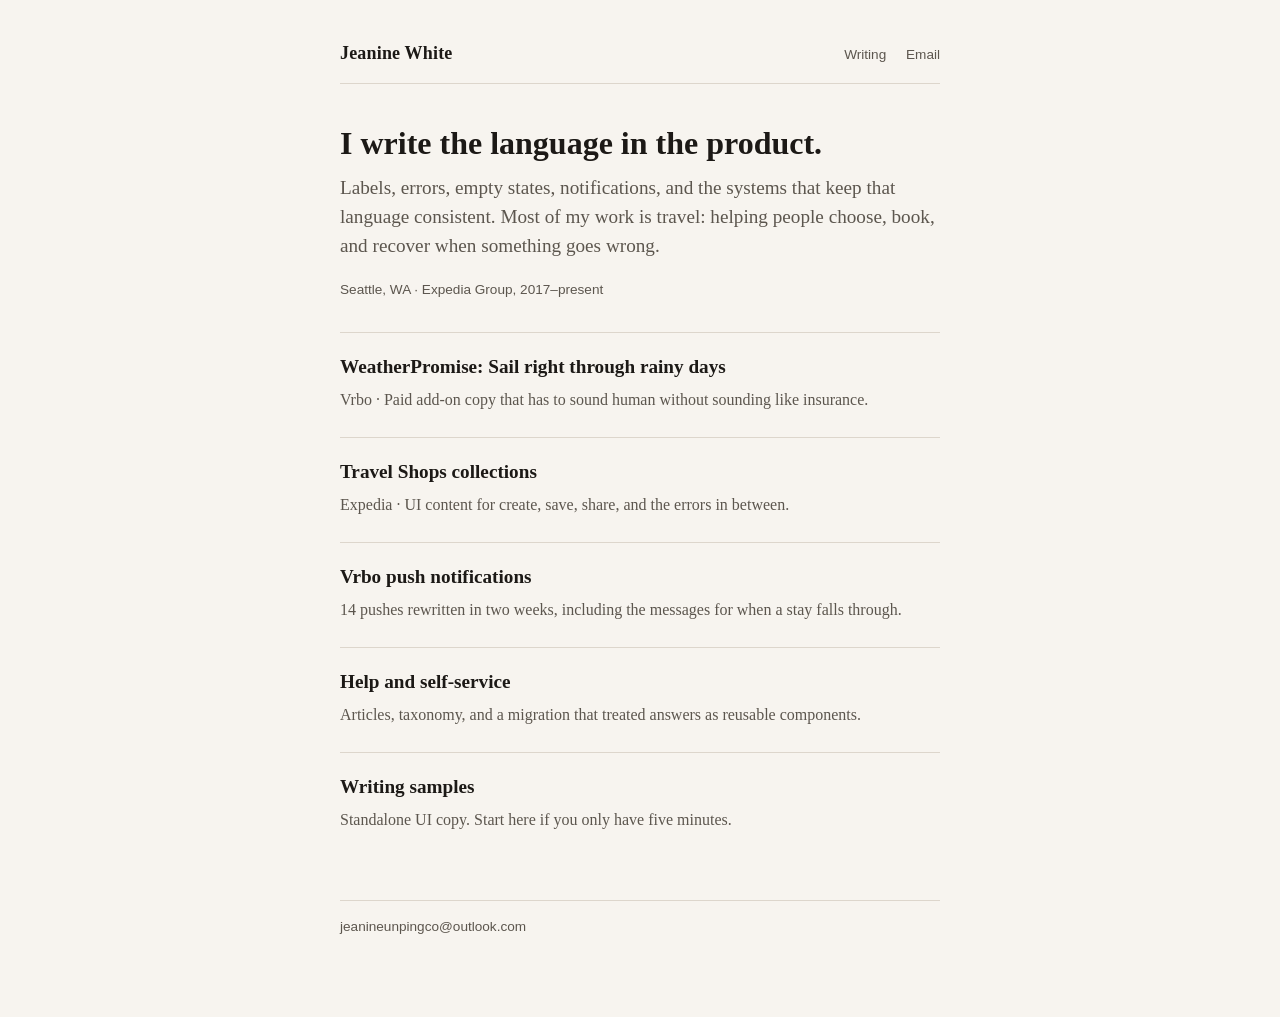
==== index.html @ fbfd4045 "Add files via upload" ====
<!DOCTYPE html>
<html lang="en">
<head>
  <meta charset="utf-8">
  <meta name="viewport" content="width=device-width, initial-scale=1">
  <title>Jeanine White · Content designer</title>
  <link rel="stylesheet" href="styles.css">
</head>
<body>
  <div class="wrap">
    <header>
      <a class="mark" href="index.html">Jeanine White</a>
      <nav>
        <a href="writing.html">Writing</a>
        <a href="mailto:jeanineunpingco@outlook.com">Email</a>
      </nav>
    </header>

    <h1>I write the language in the product.</h1>
    <p class="lede">Labels, errors, empty states, notifications, and the systems that keep that language consistent. Most of my work is travel: helping people choose, book, and recover when something goes wrong.</p>
    <p class="meta">Seattle, WA · Expedia Group, 2017–present</p>

    <ul class="work">
      <li>
        <a class="title" href="work/weatherpromise.html">WeatherPromise: Sail right through rainy days</a>
        <p>Vrbo · Paid add-on copy that has to sound human without sounding like insurance.</p>
      </li>
      <li>
        <a class="title" href="work/travel-shops.html">Travel Shops collections</a>
        <p>Expedia · UI content for create, save, share, and the errors in between.</p>
      </li>
      <li>
        <a class="title" href="work/vrbo-pushes.html">Vrbo push notifications</a>
        <p>14 pushes rewritten in two weeks, including the messages for when a stay falls through.</p>
      </li>
      <li>
        <a class="title" href="work/help.html">Help and self-service</a>
        <p>Articles, taxonomy, and a migration that treated answers as reusable components.</p>
      </li>
      <li>
        <a class="title" href="writing.html">Writing samples</a>
        <p>Standalone UI copy. Start here if you only have five minutes.</p>
      </li>
    </ul>

    <footer>
      jeanineunpingco@outlook.com
    </footer>
  </div>
</body>
</html>
---- styles.css ----
:root {
  --bg: #f7f4ef;
  --ink: #1c1916;
  --muted: #5c564e;
  --line: #ddd6cc;
  --accent: #1c1916;
}

* { box-sizing: border-box; }
html { scroll-behavior: smooth; }
body {
  margin: 0;
  background: var(--bg);
  color: var(--ink);
  font-family: "Iowan Old Style", "Palatino Linotype", Palatino, Georgia, serif;
  font-size: 1.125rem;
  line-height: 1.5;
}

.wrap {
  max-width: 40rem;
  margin: 0 auto;
  padding: 2.5rem 1.25rem 5rem;
}

header {
  display: flex;
  justify-content: space-between;
  gap: 1rem;
  align-items: baseline;
  border-bottom: 1px solid var(--line);
  padding-bottom: 1rem;
  margin-bottom: 2.5rem;
}

header a {
  color: var(--ink);
  text-decoration: none;
}
header a:hover { text-decoration: underline; }
.mark { font-weight: 600; letter-spacing: 0.01em; }
nav { font-family: -apple-system, BlinkMacSystemFont, "Segoe UI", sans-serif; font-size: 0.85rem; }
nav a { margin-left: 1rem; color: var(--muted); }

h1 {
  font-size: 2rem;
  font-weight: 600;
  line-height: 1.2;
  margin: 0 0 0.75rem;
}
h2 {
  font-size: 1.25rem;
  margin: 2.25rem 0 0.75rem;
}
p, li { color: var(--ink); }
.lede { font-size: 1.2rem; color: var(--muted); margin-top: 0; }
.meta {
  font-family: -apple-system, BlinkMacSystemFont, "Segoe UI", sans-serif;
  font-size: 0.85rem;
  color: var(--muted);
  margin: 0 0 1.5rem;
}

a { color: var(--ink); }
a:hover { text-decoration: underline; }

.work {
  list-style: none;
  padding: 0;
  margin: 2rem 0 0;
}
.work li {
  border-top: 1px solid var(--line);
  padding: 1.25rem 0;
}
.work a.title {
  text-decoration: none;
  font-size: 1.2rem;
  font-weight: 600;
}
.work a.title:hover { text-decoration: underline; }
.work p { margin: 0.35rem 0 0; color: var(--muted); font-size: 1rem; }

blockquote {
  margin: 1rem 0;
  padding: 0 0 0 1rem;
  border-left: 2px solid var(--ink);
  font-style: italic;
}

table {
  width: 100%;
  border-collapse: collapse;
  font-size: 0.95rem;
  margin: 1rem 0;
  font-family: -apple-system, BlinkMacSystemFont, "Segoe UI", sans-serif;
}
th, td {
  text-align: left;
  vertical-align: top;
  padding: 0.5rem 0.6rem 0.5rem 0;
  border-bottom: 1px solid var(--line);
}
.sample {
  font-family: -apple-system, BlinkMacSystemFont, "Segoe UI", sans-serif;
  background: #fff;
  border: 1px solid var(--line);
  padding: 0.85rem 1rem;
  margin: 0.6rem 0 1rem;
  font-size: 0.95rem;
}
.sample strong { display: block; font-size: 0.75rem; text-transform: uppercase; letter-spacing: 0.06em; color: var(--muted); margin-bottom: 0.35rem; }

footer {
  margin-top: 3rem;
  padding-top: 1rem;
  border-top: 1px solid var(--line);
  font-family: -apple-system, BlinkMacSystemFont, "Segoe UI", sans-serif;
  font-size: 0.85rem;
  color: var(--muted);
}
footer a { color: var(--muted); }

ul { padding-left: 1.2rem; }
li { margin: 0.35rem 0; }
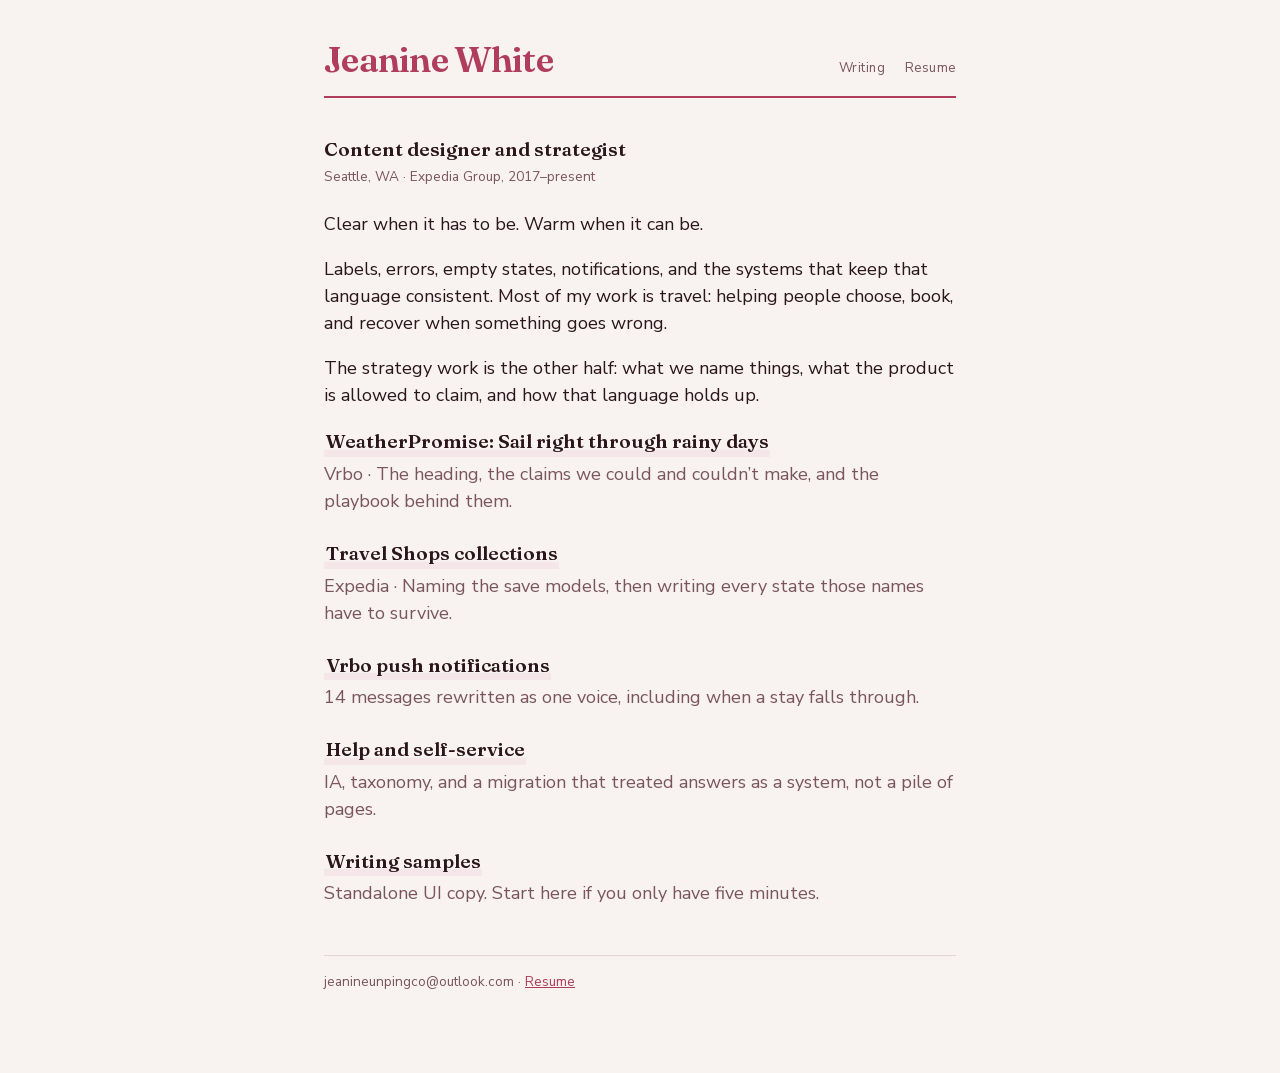
==== commit 4c9f46c4: "Add files via upload" ====
--- a/index.html
+++ b/index.html
@@ -3,48 +3,45 @@
 <head>
   <meta charset="utf-8">
   <meta name="viewport" content="width=device-width, initial-scale=1">
-  <title>Jeanine White · Content designer</title>
+  <title>Jeanine White · Content designer and strategist</title>
   <link rel="stylesheet" href="styles.css">
 </head>
 <body>
   <div class="wrap">
     <header>
-      <a class="mark" href="index.html">Jeanine White</a>
+      <a class="mark" href="index.html"><em>Jeanine</em> <span>White</span></a>
       <nav>
         <a href="writing.html">Writing</a>
-        <a href="mailto:jeanineunpingco@outlook.com">Email</a>
+        <a href="resume.html">Resume</a>
       </nav>
     </header>
 
-    <h1>I write the language in the product.</h1>
-    <p class="lede">Labels, errors, empty states, notifications, and the systems that keep that language consistent. Most of my work is travel: helping people choose, book, and recover when something goes wrong.</p>
+    <h1 class="home-title">Content designer and strategist</h1>
     <p class="meta">Seattle, WA · Expedia Group, 2017–present</p>
 
-    <ul class="work">
-      <li>
-        <a class="title" href="work/weatherpromise.html">WeatherPromise: Sail right through rainy days</a>
-        <p>Vrbo · Paid add-on copy that has to sound human without sounding like insurance.</p>
-      </li>
-      <li>
-        <a class="title" href="work/travel-shops.html">Travel Shops collections</a>
-        <p>Expedia · UI content for create, save, share, and the errors in between.</p>
-      </li>
-      <li>
-        <a class="title" href="work/vrbo-pushes.html">Vrbo push notifications</a>
-        <p>14 pushes rewritten in two weeks, including the messages for when a stay falls through.</p>
-      </li>
-      <li>
-        <a class="title" href="work/help.html">Help and self-service</a>
-        <p>Articles, taxonomy, and a migration that treated answers as reusable components.</p>
-      </li>
-      <li>
-        <a class="title" href="writing.html">Writing samples</a>
-        <p>Standalone UI copy. Start here if you only have five minutes.</p>
-      </li>
-    </ul>
+    <p>Clear when it has to be. Warm when it can be.</p>
+    <p>Labels, errors, empty states, notifications, and the systems that keep that language consistent. Most of my work is travel: helping people choose, book, and recover when something goes wrong.</p>
+    <p>The strategy work is the other half: what we name things, what the product is allowed to claim, and how that language holds up.</p>
+
+    <div class="index-work">
+      <h2><a href="weatherpromise.html">WeatherPromise: Sail right through rainy days</a></h2>
+      <p>Vrbo · The heading, the claims we could and couldn’t make, and the playbook behind them.</p>
+
+      <h2><a href="travel-shops.html">Travel Shops collections</a></h2>
+      <p>Expedia · Naming the save models, then writing every state those names have to survive.</p>
+
+      <h2><a href="vrbo-pushes.html">Vrbo push notifications</a></h2>
+      <p>14 messages rewritten as one voice, including when a stay falls through.</p>
+
+      <h2><a href="help.html">Help and self-service</a></h2>
+      <p>IA, taxonomy, and a migration that treated answers as a system, not a pile of pages.</p>
+
+      <h2><a href="writing.html">Writing samples</a></h2>
+      <p>Standalone UI copy. Start here if you only have five minutes.</p>
+    </div>
 
     <footer>
-      jeanineunpingco@outlook.com
+      jeanineunpingco@outlook.com · <a href="resume.html">Resume</a>
     </footer>
   </div>
 </body>
--- a/styles.css
+++ b/styles.css
@@ -1,9 +1,35 @@
+@font-face {
+  font-family: "Fraunces";
+  src: url("fonts/fraunces.woff2") format("woff2");
+  font-weight: 500 700;
+  font-style: normal;
+  font-display: swap;
+}
+@font-face {
+  font-family: "Nunito Sans";
+  src: url("fonts/nunito-sans.woff2") format("woff2");
+  font-weight: 400 700;
+  font-style: normal;
+  font-display: swap;
+}
+@font-face {
+  font-family: "Nunito Sans";
+  src: url("fonts/nunito-sans-italic.woff2") format("woff2");
+  font-weight: 400;
+  font-style: italic;
+  font-display: swap;
+}
+
 :root {
-  --bg: #f7f4ef;
-  --ink: #1c1916;
-  --muted: #5c564e;
-  --line: #ddd6cc;
-  --accent: #1c1916;
+  --bg: #f8f2f1;
+  --paper: #fffdfa;
+  --ink: #2a161c;
+  --muted: #7a5560;
+  --line: #e8d4d8;
+  --accent: #b03d5c;
+  --accent-soft: #f4e6e9;
+  --display: "Fraunces", Georgia, serif;
+  --sans: "Nunito Sans", -apple-system, BlinkMacSystemFont, "Segoe UI", sans-serif;
 }
 
 * { box-sizing: border-box; }
@@ -12,13 +38,13 @@
   margin: 0;
   background: var(--bg);
   color: var(--ink);
-  font-family: "Iowan Old Style", "Palatino Linotype", Palatino, Georgia, serif;
+  font-family: var(--sans);
   font-size: 1.125rem;
   line-height: 1.5;
 }
 
 .wrap {
-  max-width: 40rem;
+  max-width: 42rem;
   margin: 0 auto;
   padding: 2.5rem 1.25rem 5rem;
 }
@@ -28,7 +54,7 @@
   justify-content: space-between;
   gap: 1rem;
   align-items: baseline;
-  border-bottom: 1px solid var(--line);
+  border-bottom: 2px solid var(--accent);
   padding-bottom: 1rem;
   margin-bottom: 2.5rem;
 }
@@ -37,31 +63,93 @@
   color: var(--ink);
   text-decoration: none;
 }
-header a:hover { text-decoration: underline; }
-.mark { font-weight: 600; letter-spacing: 0.01em; }
-nav { font-family: -apple-system, BlinkMacSystemFont, "Segoe UI", sans-serif; font-size: 0.85rem; }
+header a:hover { color: var(--accent); text-decoration: underline; }
+.mark:hover,
+.mark:hover em,
+.mark:hover span { text-decoration: none; color: var(--accent); }
+.mark {
+  display: flex;
+  align-items: baseline;
+  gap: 0.35rem;
+  font-family: var(--display);
+  font-size: 2.25rem;
+  font-weight: 600;
+  letter-spacing: -0.02em;
+  line-height: 1.1;
+  color: var(--accent);
+}
+.mark em,
+.mark span {
+  font-style: normal;
+  font-weight: 600;
+  color: var(--accent);
+}
+nav { font-family: var(--sans); font-size: 0.82rem; letter-spacing: 0.04em; }
 nav a { margin-left: 1rem; color: var(--muted); }
 
 h1 {
+  font-family: var(--display);
   font-size: 2rem;
   font-weight: 600;
   line-height: 1.2;
   margin: 0 0 0.75rem;
 }
+h1.role {
+  font-family: var(--sans);
+  font-size: 0.78rem;
+  font-weight: 700;
+  letter-spacing: 0.16em;
+  text-transform: uppercase;
+  color: var(--accent);
+  margin: 0 0 0.85rem;
+}
+.hello {
+  font-style: italic;
+  font-size: 1.2rem;
+  color: var(--ink);
+  margin: 0 0 1.1rem;
+}
 h2 {
-  font-size: 1.25rem;
+  font-family: var(--display);
+  font-size: 1.2rem;
+  font-weight: 600;
   margin: 2.25rem 0 0.75rem;
+  display: inline-block;
+  box-shadow: inset 0 -0.45rem 0 var(--accent-soft);
+  padding: 0 0.1rem 0.05rem;
+}
+h2 a {
+  color: inherit;
+  text-decoration: none;
+}
+h2 a:hover {
+  color: var(--accent);
+  text-decoration: underline;
+}
+.home-title {
+  font-size: 1.2rem;
+  font-weight: 600;
+  margin: 0 0 0.4rem;
+}
+.index-work { margin-top: 1.1rem; }
+.index-work h2 {
+  margin: 0.85rem 0 0.25rem;
+}
+.index-work h2:first-child { margin-top: 0; }
+.index-work p {
+  margin: 0 0 0.65rem;
+  color: var(--muted);
 }
 p, li { color: var(--ink); }
-.lede { font-size: 1.2rem; color: var(--muted); margin-top: 0; }
+.lede { font-size: 1.15rem; color: var(--muted); margin-top: 0; }
 .meta {
-  font-family: -apple-system, BlinkMacSystemFont, "Segoe UI", sans-serif;
+  font-family: var(--sans);
   font-size: 0.85rem;
   color: var(--muted);
   margin: 0 0 1.5rem;
 }
 
-a { color: var(--ink); }
+a { color: var(--accent); }
 a:hover { text-decoration: underline; }
 
 .work {
@@ -71,20 +159,22 @@
 }
 .work li {
   border-top: 1px solid var(--line);
-  padding: 1.25rem 0;
+  padding: 1.2rem 0.15rem;
 }
 .work a.title {
+  font-family: var(--display);
   text-decoration: none;
   font-size: 1.2rem;
   font-weight: 600;
-}
-.work a.title:hover { text-decoration: underline; }
+  color: var(--ink);
+}
+.work a.title:hover { color: var(--accent); text-decoration: underline; }
 .work p { margin: 0.35rem 0 0; color: var(--muted); font-size: 1rem; }
 
 blockquote {
   margin: 1rem 0;
   padding: 0 0 0 1rem;
-  border-left: 2px solid var(--ink);
+  border-left: 2px solid var(--accent);
   font-style: italic;
 }
 
@@ -93,7 +183,7 @@
   border-collapse: collapse;
   font-size: 0.95rem;
   margin: 1rem 0;
-  font-family: -apple-system, BlinkMacSystemFont, "Segoe UI", sans-serif;
+  font-family: var(--sans);
 }
 th, td {
   text-align: left;
@@ -102,24 +192,219 @@
   border-bottom: 1px solid var(--line);
 }
 .sample {
-  font-family: -apple-system, BlinkMacSystemFont, "Segoe UI", sans-serif;
-  background: #fff;
+  font-family: var(--sans);
+  background: var(--accent-soft);
   border: 1px solid var(--line);
   padding: 0.85rem 1rem;
   margin: 0.6rem 0 1rem;
   font-size: 0.95rem;
-}
-.sample strong { display: block; font-size: 0.75rem; text-transform: uppercase; letter-spacing: 0.06em; color: var(--muted); margin-bottom: 0.35rem; }
+  border-radius: 0.75rem;
+}
+.sample strong { display: block; font-size: 0.75rem; text-transform: uppercase; letter-spacing: 0.06em; color: var(--accent); margin-bottom: 0.35rem; }
 
 footer {
   margin-top: 3rem;
   padding-top: 1rem;
   border-top: 1px solid var(--line);
-  font-family: -apple-system, BlinkMacSystemFont, "Segoe UI", sans-serif;
+  font-family: var(--sans);
   font-size: 0.85rem;
   color: var(--muted);
 }
-footer a { color: var(--muted); }
+footer a { color: var(--accent); }
 
 ul { padding-left: 1.2rem; }
 li { margin: 0.35rem 0; }
+
+figure.screen {
+  margin: 1.5rem 0;
+}
+figure.screen img {
+  display: block;
+  width: 100%;
+  max-width: 20rem;
+  height: auto;
+  border-radius: 1rem;
+  background: #fff;
+}
+figure.screen.wide img {
+  max-width: 100%;
+  border-radius: 0.5rem;
+  border: 1px solid var(--line);
+}
+figcaption {
+  font-family: var(--sans);
+  font-size: 0.8rem;
+  color: var(--muted);
+  margin-top: 0.5rem;
+  max-width: 36rem;
+}
+.pair {
+  display: flex;
+  flex-wrap: wrap;
+  gap: 1.25rem;
+  margin: 1.5rem 0;
+}
+.pair figure.screen {
+  margin: 0;
+  flex: 1 1 16rem;
+}
+
+/* Resume page */
+.resume-page .wrap { max-width: 58rem; }
+.resume-sheet {
+  display: grid;
+  grid-template-columns: 16.5rem 1fr;
+  min-height: 100%;
+  background: var(--paper);
+  border: 1px solid var(--line);
+  border-radius: 1.25rem;
+  overflow: hidden;
+  margin-bottom: 1.5rem;
+}
+.resume-side {
+  background: var(--accent-soft);
+  padding: 2rem 1.4rem 2.5rem;
+}
+.resume-main {
+  padding: 2rem 1.75rem 2.5rem;
+}
+.resume-side h2,
+.resume-main h2 {
+  font-family: var(--sans);
+  font-size: 0.72rem;
+  font-weight: 700;
+  letter-spacing: 0.14em;
+  text-transform: uppercase;
+  color: var(--accent);
+  box-shadow: none;
+  display: block;
+  margin: 1.5rem 0 0.65rem;
+  background: transparent;
+  padding: 0;
+}
+.resume-side h2:first-of-type { margin-top: 0.15rem; }
+.resume-side p,
+.resume-side li,
+.resume-side a {
+  font-family: var(--sans);
+  font-size: 0.88rem;
+  line-height: 1.45;
+  color: var(--ink);
+}
+.resume-side a { color: var(--accent); }
+.resume-side ul {
+  list-style: none;
+  padding: 0;
+  margin: 0;
+}
+.resume-side li {
+  margin: 0 0 0.45rem;
+  padding-left: 0.85rem;
+  position: relative;
+}
+.resume-side li::before {
+  content: "";
+  width: 0.35rem;
+  height: 0.35rem;
+  border-radius: 50%;
+  background: var(--accent);
+  position: absolute;
+  left: 0;
+  top: 0.45rem;
+}
+.resume-name {
+  display: flex;
+  align-items: baseline;
+  flex-wrap: wrap;
+  gap: 0.4rem;
+  font-family: var(--display);
+  font-size: 2.65rem;
+  font-weight: 600;
+  letter-spacing: -0.03em;
+  line-height: 1.05;
+  margin: 0 0 0.35rem;
+  color: var(--ink);
+}
+.resume-name em {
+  font-style: normal;
+  font-weight: 600;
+  color: var(--accent);
+}
+.resume-kicker {
+  font-family: var(--sans);
+  font-size: 0.75rem;
+  letter-spacing: 0.16em;
+  text-transform: uppercase;
+  color: var(--accent);
+  margin: 0 0 1rem;
+  font-weight: 700;
+}
+.resume-intro {
+  font-size: 1.05rem;
+  color: var(--muted);
+  margin: 0 0 0.5rem;
+}
+.resume-job {
+  display: flex;
+  justify-content: space-between;
+  gap: 1rem;
+  align-items: baseline;
+  margin-top: 1.15rem;
+}
+.resume-job.cont { margin-top: 0; }
+.resume-job h3 {
+  font-family: var(--display);
+  font-size: 1.12rem;
+  font-weight: 600;
+  margin: 0;
+}
+.resume-job .co {
+  margin: 0.1rem 0 0;
+  font-family: var(--sans);
+  font-size: 0.82rem;
+  color: var(--muted);
+}
+.resume-job .dates {
+  font-family: var(--sans);
+  font-size: 0.8rem;
+  color: var(--muted);
+  white-space: nowrap;
+}
+.resume-main ul {
+  margin: 0.4rem 0 0;
+  padding-left: 1.1rem;
+}
+.resume-main li {
+  margin: 0 0 0.35rem;
+  font-size: 0.98rem;
+}
+.download {
+  font-family: var(--sans);
+  font-size: 0.85rem;
+  margin: -1rem 0 1.25rem;
+}
+
+@media screen and (max-width: 800px) {
+  .resume-sheet { grid-template-columns: 1fr; }
+}
+
+@media print {
+  * { -webkit-print-color-adjust: exact !important; print-color-adjust: exact !important; }
+  body { background: #fff; }
+  .wrap { max-width: none; padding: 0; }
+  header, .download, footer { display: none !important; }
+  .resume-sheet {
+    border: 0;
+    border-radius: 0;
+    width: 8.5in;
+    height: 11in;
+    margin: 0;
+    page-break-after: always;
+    break-after: page;
+    overflow: hidden;
+    grid-template-columns: 2.55in 1fr !important;
+  }
+  .resume-sheet:last-of-type { page-break-after: auto; break-after: auto; }
+  .resume-side { padding: 0.65in 0.45in 0.6in 0.5in; }
+  .resume-main { padding: 0.65in 0.55in 0.6in 0.5in; }
+}
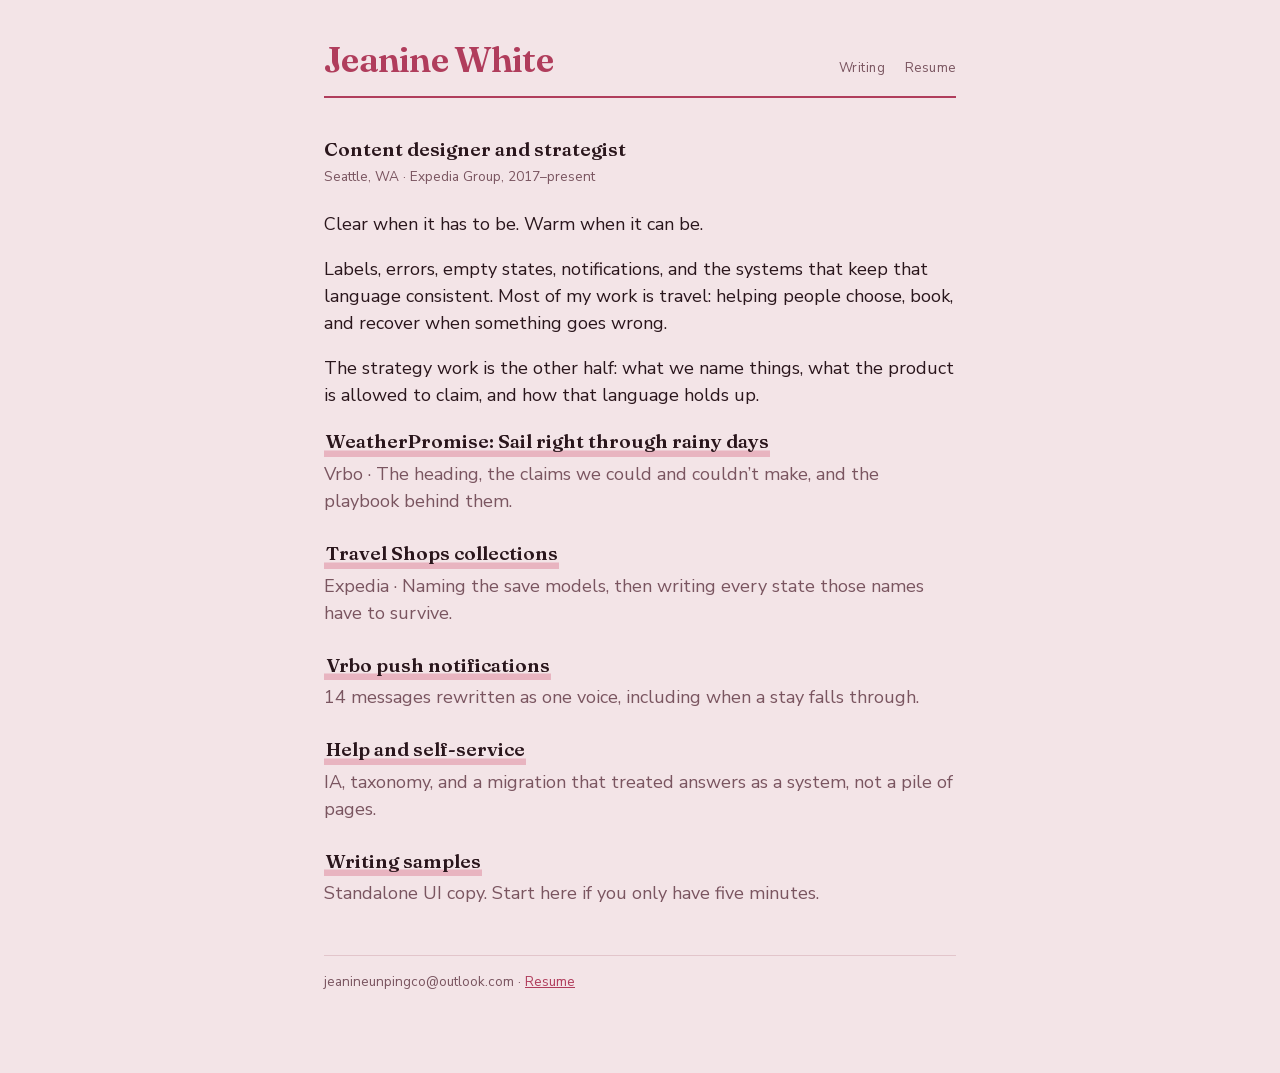
==== commit e8dc2be2: "Add files via upload" ====
--- a/index.html
+++ b/index.html
@@ -4,7 +4,7 @@
   <meta charset="utf-8">
   <meta name="viewport" content="width=device-width, initial-scale=1">
   <title>Jeanine White · Content designer and strategist</title>
-  <link rel="stylesheet" href="styles.css">
+  <link rel="stylesheet" href="styles.css?v=3">
 </head>
 <body>
   <div class="wrap">
--- a/styles.css
+++ b/styles.css
@@ -1,3 +1,5 @@
+@import url("https://fonts.googleapis.com/css2?family=Fraunces:opsz,wght@9..144,600&family=Nunito+Sans:ital,wght@0,400;0,600;0,700;1,400&display=swap");
+
 @font-face {
   font-family: "Fraunces";
   src: url("fonts/fraunces.woff2") format("woff2");
@@ -21,13 +23,14 @@
 }
 
 :root {
-  --bg: #f8f2f1;
+  --bg: #f3e4e7;
   --paper: #fffdfa;
   --ink: #2a161c;
   --muted: #7a5560;
-  --line: #e8d4d8;
+  --line: #e2c5cb;
   --accent: #b03d5c;
-  --accent-soft: #f4e6e9;
+  --accent-soft: #f0d0d6;
+  --highlight: #e8b4c0;
   --display: "Fraunces", Georgia, serif;
   --sans: "Nunito Sans", -apple-system, BlinkMacSystemFont, "Segoe UI", sans-serif;
 }
@@ -115,7 +118,7 @@
   font-weight: 600;
   margin: 2.25rem 0 0.75rem;
   display: inline-block;
-  box-shadow: inset 0 -0.45rem 0 var(--accent-soft);
+  box-shadow: inset 0 -0.4rem 0 var(--highlight);
   padding: 0 0.1rem 0.05rem;
 }
 h2 a {
